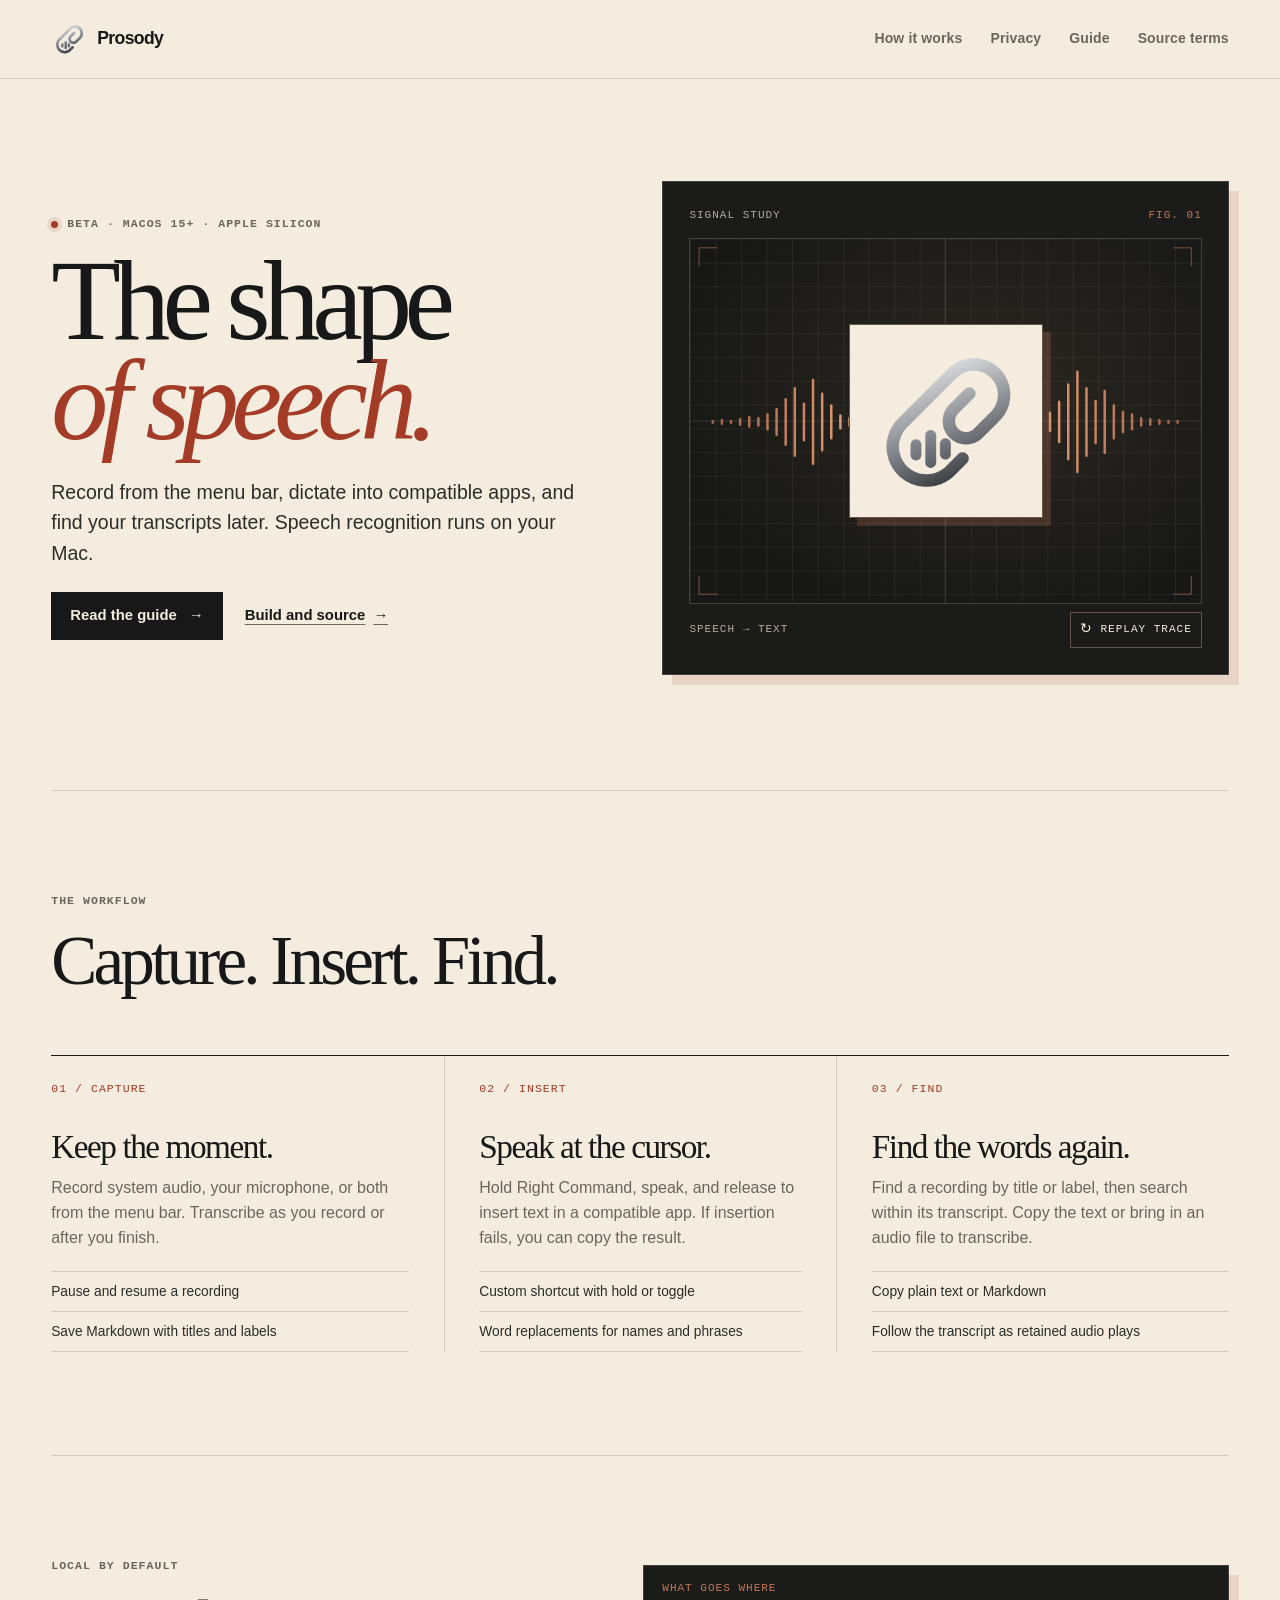
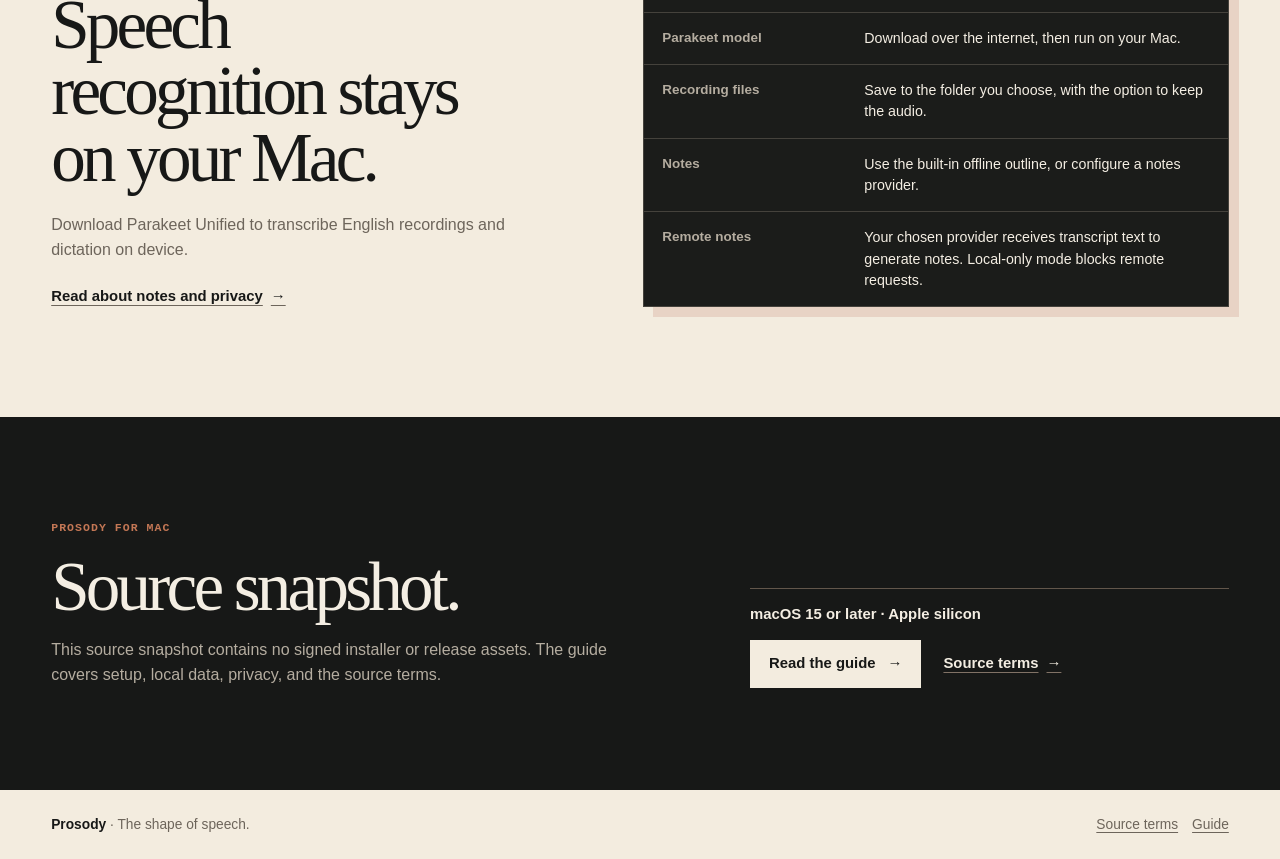
==== site/index.html @ c56e1c74 "Initial public source snapshot" ====
<!doctype html>
<html lang="en">
  <head>
    <meta charset="utf-8">
    <meta name="viewport" content="width=device-width, initial-scale=1">
    <meta name="theme-color" content="#f3ecdf">
    <meta name="description" content="Record audio, dictate into compatible apps, and find saved transcripts with Prosody. A beta for macOS 15 and later on Apple silicon.">
    <meta property="og:title" content="Prosody — The shape of speech.">
    <meta property="og:description" content="Record, dictate, and find transcripts with on-device speech recognition for Mac.">
    <meta property="og:type" content="website">
    <title>Prosody — The shape of speech.</title>
    <link rel="icon" href="assets/logo.png" type="image/png">
    <link rel="stylesheet" href="assets/base.css">
    <link rel="stylesheet" href="assets/landing.css">
    <script src="assets/landing.js" defer></script>
  </head>
  <body>
    <a class="skip-link" href="#main">Skip to content</a>

    <header class="site-header">
      <div class="shell masthead">
        <a class="wordmark" href="./"><img src="assets/logo.png" width="36" height="36" alt="">Prosody</a>
        <nav aria-label="Primary">
          <a href="#workflow">How it works</a>
          <a href="#privacy">Privacy</a>
          <a href="guide/">Guide</a>
          <a href="guide/#source-terms">Source terms</a>
        </nav>
      </div>
    </header>

    <main id="main" tabindex="-1">
      <section class="hero shell" aria-labelledby="hero-title">
        <div class="hero-copy">
          <p class="eyebrow"><span class="eyebrow-mark" aria-hidden="true"></span>Beta · macOS 15+ · Apple silicon</p>
          <h1 id="hero-title">The shape<br> <em>of speech.</em></h1>
          <p class="hero-lede">Record from the menu bar, dictate into compatible apps, and find your transcripts later. Speech recognition runs on your Mac.</p>
          <div class="hero-actions">
            <a class="button button-primary" href="guide/">Read the guide <span aria-hidden="true">→</span></a>
            <a class="text-link" href="guide/#install">Build and source <span aria-hidden="true">→</span></a>
          </div>
        </div>

        <div class="hero-media">
          <div class="signal-panel" data-signal-panel>
            <div class="panel-head" aria-hidden="true">
              <span>Signal study</span>
              <span>FIG. 01</span>
            </div>

            <figure class="signal-art" aria-hidden="true">
              <svg class="trace" viewBox="0 0 560 400" width="560" height="400" fill="none" preserveAspectRatio="xMidYMid slice" aria-hidden="true" xmlns="http://www.w3.org/2000/svg">
                <defs>
                  <pattern id="trace-grid" width="28" height="26" patternUnits="userSpaceOnUse">
                    <path d="M28 0H0V26" stroke="#f3ecdf" stroke-opacity=".12"/>
                  </pattern>
                  <linearGradient id="trace-speech" x1="0" y1="0" x2="560" y2="0" gradientUnits="userSpaceOnUse">
                    <stop stop-color="#8f5844"/>
                    <stop offset=".25" stop-color="#d38b64"/>
                    <stop offset=".5" stop-color="#f8dfbf"/>
                    <stop offset=".75" stop-color="#d38b64"/>
                    <stop offset="1" stop-color="#8f5844"/>
                  </linearGradient>
                </defs>
                <rect width="560" height="400" fill="url(#trace-grid)"/>
                <path d="M0 200H560M280 0V400" stroke="#b5ada0" stroke-opacity=".22"/>
                <path d="M10 30V10H30M530 10h20v20M10 370v20h20m500 0h20v-20" stroke="#c47755" stroke-opacity=".65"/>
                <path class="trace-wave" stroke="url(#trace-speech)" stroke-width="2.75" stroke-linecap="round"
                  d="M25 200v2M35 199v4M45 200v2M55 198v6M65 196v10M75 197v8M85 193v16M95 187v28M105 176v50M115 164v74M125 181v40M135 155v92M145 170v62M155 183v36M165 194v14M175 197v8M185 198v6M195 200v2M205 196v10M215 191v20M225 185v32M235 172v58M245 152v98M255 171v60M265 135v132M275 117v168M285 149v104M295 139v124M305 173v56M315 187v28M325 184v34M335 193v16M345 197v8M355 199v4M365 200v2M375 198v6M385 197v8M395 191v20M405 179v44M415 160v82M425 146v110M435 164v74M445 178v46M455 167v68M465 183v36M475 190v22M485 193v16M495 197v8M505 198v6M515 199v4M525 200v2M535 200v2"/>
              </svg>
              <img class="signal-logo" src="assets/logo.png" width="1024" height="1024" alt="">
            </figure>

            <div class="panel-foot">
              <span aria-hidden="true">Speech → Text</span>
              <button class="replay" type="button" data-replay hidden><span aria-hidden="true">↻</span> Replay trace</button>
            </div>
          </div>
        </div>
      </section>

      <section class="features shell" id="workflow" aria-labelledby="features-title">
        <header class="section-intro">
          <p class="eyebrow">The workflow</p>
          <h2 id="features-title">Capture. Insert. Find.</h2>
        </header>

        <div class="feature-grid">
          <article class="feature" id="capture">
            <p class="feature-index">01 / Capture</p>
            <h3>Keep the moment.</h3>
            <p>Record system audio, your microphone, or both from the menu bar. Transcribe as you record or after you finish.</p>
            <ul class="feature-list">
              <li>Pause and resume a recording</li>
              <li>Save Markdown with titles and labels</li>
            </ul>
          </article>

          <article class="feature" id="insert">
            <p class="feature-index">02 / Insert</p>
            <h3>Speak at the cursor.</h3>
            <p>Hold Right Command, speak, and release to insert text in a compatible app. If insertion fails, you can copy the result.</p>
            <ul class="feature-list">
              <li>Custom shortcut with hold or toggle</li>
              <li>Word replacements for names and phrases</li>
            </ul>
          </article>

          <article class="feature" id="find">
            <p class="feature-index">03 / Find</p>
            <h3>Find the words again.</h3>
            <p>Find a recording by title or label, then search within its transcript. Copy the text or bring in an audio file to transcribe.</p>
            <ul class="feature-list">
              <li>Copy plain text or Markdown</li>
              <li>Follow the transcript as retained audio plays</li>
            </ul>
          </article>
        </div>
      </section>

      <section class="privacy-section shell" id="privacy" aria-labelledby="privacy-title">
        <div class="privacy-grid">
          <div class="privacy-copy">
            <p class="eyebrow">Local by default</p>
            <h2 id="privacy-title">Speech recognition stays on your Mac.</h2>
            <p>Download Parakeet Unified to transcribe English recordings and dictation on device.</p>
            <a class="text-link" href="guide/#notes-privacy">Read about notes and privacy <span aria-hidden="true">→</span></a>
          </div>

          <div class="privacy-card">
            <p class="privacy-card-head">What goes where</p>
            <dl class="privacy-list">
              <div>
                <dt>Parakeet model</dt>
                <dd>Download over the internet, then run on your Mac.</dd>
              </div>
              <div>
                <dt>Recording files</dt>
                <dd>Save to the folder you choose, with the option to keep the audio.</dd>
              </div>
              <div>
                <dt>Notes</dt>
                <dd>Use the built-in offline outline, or configure a notes provider.</dd>
              </div>
              <div>
                <dt>Remote notes</dt>
                <dd>Your chosen provider receives transcript text to generate notes. Local-only mode blocks remote requests.</dd>
              </div>
            </dl>
          </div>
        </div>
      </section>

      <section class="download-band" aria-labelledby="download-title">
        <div class="shell download-grid">
          <div>
            <p class="eyebrow">Prosody for Mac</p>
            <h2 id="download-title">Source snapshot.</h2>
            <p class="download-copy">This source snapshot contains no signed installer or release assets. The guide covers setup, local data, privacy, and the source terms.</p>
          </div>
          <div class="download-details">
            <p>macOS 15 or later · Apple silicon</p>
            <div class="download-actions">
              <a class="button button-light" href="guide/">Read the guide <span aria-hidden="true">→</span></a>
              <a class="text-link" href="guide/#source-terms">Source terms <span aria-hidden="true">→</span></a>
            </div>
          </div>
        </div>
      </section>
    </main>

    <footer class="site-footer">
      <div class="shell footer-row">
        <p><strong>Prosody</strong> · The shape of speech.</p>
        <nav aria-label="Footer">
          <a href="guide/#source-terms">Source terms</a>
          <a href="guide/">Guide</a>
        </nav>
      </div>
    </footer>
  </body>
</html>
---- site/assets/base.css ----
:root {
  --paper: #f3ecdf;
  --paper-raised: #fbf7ef;
  --ink: #171817;
  --ink-soft: #2c2c28;
  --accent: #a33b27;
  --accent-dark: #7d2d20;
  --copper: #c47755;
  --muted: #6d655b;
  --line: #d7cbbb;
  --panel: #1b1c1a;
  --panel-ink: #f4eee3;
  --panel-muted: #b5ada0;
  --max-width: 1240px;
  --gutter: clamp(20px, 4vw, 56px);
  --serif: "Iowan Old Style", "Palatino Linotype", "Book Antiqua", Palatino, Georgia, serif;
  --sans: "Avenir Next", Avenir, "Helvetica Neue", Helvetica, Arial, sans-serif;
  --mono: "SFMono-Regular", Consolas, "Liberation Mono", monospace;
}

*,
*::before,
*::after {
  box-sizing: border-box;
}

html {
  scroll-behavior: smooth;
}

body {
  margin: 0;
  background: var(--paper);
  color: var(--ink);
  font-family: var(--sans);
  line-height: 1.55;
  text-rendering: optimizeLegibility;
  -webkit-font-smoothing: antialiased;
}

button,
input,
textarea,
select {
  font: inherit;
}

a {
  color: inherit;
}

img,
svg {
  display: block;
  max-width: 100%;
}

[hidden] {
  display: none !important;
}

::selection {
  background: var(--accent);
  color: var(--paper);
}

:focus-visible {
  outline: 2px solid var(--accent);
  outline-offset: 3px;
}

.skip-link {
  position: absolute;
  z-index: 20;
  top: 12px;
  left: var(--gutter);
  padding: 10px 14px;
  background: var(--ink);
  color: var(--paper);
  text-decoration: none;
  transform: translateY(-180%);
}

.skip-link:focus {
  transform: translateY(0);
}

.shell {
  width: min(var(--max-width), calc(100% - (var(--gutter) * 2)));
  margin-inline: auto;
}

.site-header {
  border-bottom: 1px solid var(--line);
}

.masthead {
  min-height: 78px;
  display: flex;
  align-items: center;
  gap: 24px;
}

.wordmark {
  display: inline-flex;
  align-items: center;
  gap: 10px;
  color: var(--ink);
  font-size: 1.1rem;
  font-weight: 700;
  letter-spacing: -0.035em;
  text-decoration: none;
}

.wordmark img {
  width: 36px;
  height: 36px;
  object-fit: contain;
}

.masthead nav {
  margin-left: auto;
  display: flex;
  align-items: center;
  flex-wrap: wrap;
  gap: clamp(12px, 2.2vw, 28px);
}

.masthead nav a {
  display: inline-flex;
  align-items: center;
  min-height: 36px;
  color: var(--muted);
  font-size: 0.875rem;
  font-weight: 600;
  letter-spacing: 0.01em;
  text-decoration: none;
}

.masthead nav a:hover,
.masthead nav a[aria-current="page"] {
  color: var(--accent);
}

.masthead nav a[aria-current="page"] {
  text-decoration: underline;
  text-underline-offset: 0.24em;
}

@media (max-width: 700px) {
  .masthead {
    min-height: 0;
    padding-block: 14px 12px;
    flex-wrap: wrap;
    gap: 10px 16px;
  }

  .masthead nav {
    width: 100%;
    margin-left: 0;
    padding-top: 4px;
    border-top: 1px solid var(--line);
    gap: 0 14px;
  }
}

@media (prefers-reduced-motion: reduce) {
  html {
    scroll-behavior: auto;
  }

  *,
  *::before,
  *::after {
    animation: none !important;
    transition-duration: 0.01ms !important;
  }
}
---- site/assets/landing.css ----
.hero {
  display: grid;
  grid-template-columns: minmax(0, 1fr) minmax(0, 1.04fr);
  gap: clamp(38px, 5.2vw, 82px);
  align-items: center;
  padding-block: clamp(48px, 8vw, 118px) clamp(62px, 9vw, 132px);
}

.eyebrow {
  display: flex;
  align-items: center;
  gap: 9px;
  margin: 0 0 18px;
  color: var(--muted);
  font-family: var(--mono);
  font-size: 0.72rem;
  font-weight: 600;
  letter-spacing: 0.09em;
  line-height: 1.4;
  text-transform: uppercase;
}

.eyebrow-mark {
  width: 7px;
  height: 7px;
  flex: none;
  border-radius: 50%;
  background: var(--accent);
  box-shadow: 0 0 0 4px rgb(163 59 39 / 0.12);
}

.hero h1 {
  margin: 0;
  font-family: var(--serif);
  font-size: clamp(3.65rem, 8.9vw, 7.6rem);
  font-weight: 500;
  letter-spacing: -0.067em;
  line-height: 0.88;
}

.hero h1 em {
  color: var(--accent);
  font-weight: 400;
}

.hero-lede {
  max-width: 33rem;
  margin: 26px 0 0;
  color: var(--ink-soft);
  font-size: clamp(1.03rem, 1.6vw, 1.22rem);
}

.hero-actions,
.download-actions {
  display: flex;
  align-items: center;
  flex-wrap: wrap;
  gap: 12px 22px;
  margin-top: 24px;
}

.button {
  display: inline-flex;
  min-height: 48px;
  align-items: center;
  justify-content: center;
  gap: 12px;
  padding: 8px 18px;
  border: 1px solid transparent;
  font-size: 0.93rem;
  font-weight: 650;
  text-decoration: none;
}

.button-primary {
  background: var(--ink);
  color: var(--paper);
}

.button-primary:hover {
  background: var(--accent);
}

.button-light {
  background: var(--paper);
  color: var(--ink);
}

.button-light:hover {
  background: var(--copper);
}

.text-link {
  display: inline-flex;
  min-height: 36px;
  align-items: center;
  gap: 8px;
  font-size: 0.93rem;
  font-weight: 600;
  text-decoration-line: underline;
  text-decoration-color: var(--muted);
  text-underline-offset: 0.24em;
}

.text-link:hover {
  color: var(--accent);
  text-decoration-color: currentColor;
}

.hero-media {
  display: grid;
  min-width: 0;
  width: min(100%, 42rem);
  gap: 18px;
}

.hero-media > figure {
  margin: 0;
}

.hero-media :is(img, video) {
  display: block;
  width: 100%;
  height: auto;
}

.signal-panel,
.privacy-card {
  --instrument-line: #45423c;
  border: 1px solid var(--instrument-line);
  background: var(--panel);
  box-shadow: 10px 10px 0 rgb(163 59 39 / 0.14);
  color: var(--panel-ink);
}

.signal-panel {
  padding: clamp(14px, 2.1vw, 26px);
}

.panel-head,
.panel-foot,
.privacy-card-head {
  color: var(--panel-muted);
  font-family: var(--mono);
  font-size: 0.69rem;
  letter-spacing: 0.09em;
  line-height: 1.4;
  text-transform: uppercase;
}

.panel-head,
.panel-foot {
  display: flex;
  align-items: center;
  justify-content: space-between;
  flex-wrap: wrap;
  gap: 6px 12px;
}

.panel-head > :last-child {
  color: var(--copper);
}

.signal-art {
  position: relative;
  isolation: isolate;
  aspect-ratio: 560 / 400;
  min-height: 190px;
  margin: 14px 0 8px;
  overflow: hidden;
  border: 1px solid var(--instrument-line);
  background: radial-gradient(ellipse at 58% 42%, #2c2722, #171816 76%);
}

.signal-art .trace {
  position: absolute;
  inset: 0;
  width: 100%;
  height: 100%;
}

.signal-art .signal-logo {
  position: absolute;
  z-index: 1;
  top: 50%;
  left: 50%;
  width: clamp(120px, 38%, 220px);
  height: auto;
  aspect-ratio: 1;
  padding: clamp(8px, 1.5vw, 14px);
  border: 1px solid #62564b;
  background: var(--paper);
  box-shadow: 8px 8px 0 rgb(196 119 85 / 0.24);
  object-fit: contain;
  transform: translate(-50%, -50%);
}

.panel-foot {
  min-height: 36px;
}

.replay {
  display: inline-flex;
  min-height: 36px;
  align-items: center;
  gap: 7px;
  padding: 4px 9px;
  border: 1px solid #62564b;
  background: transparent;
  color: var(--panel-ink);
  cursor: pointer;
  letter-spacing: inherit;
  text-transform: inherit;
}

.replay span {
  font-size: 1.25em;
  line-height: 1;
}

.replay:hover {
  border-color: var(--copper);
  color: var(--copper);
}

.signal-panel :focus-visible,
.download-band :focus-visible {
  outline-color: var(--copper);
}

.features,
.privacy-section {
  padding-block: clamp(56px, 8vw, 112px);
  border-top: 1px solid var(--line);
  scroll-margin-block-start: 16px;
}

.section-intro {
  margin-bottom: clamp(32px, 4.8vw, 64px);
}

.section-intro h2,
.privacy-copy h2,
.download-band h2 {
  margin: 0;
  font-family: var(--serif);
  font-size: clamp(2.6rem, 5.4vw, 5.1rem);
  font-weight: 500;
  letter-spacing: -0.055em;
  line-height: 0.96;
}

.feature-grid {
  display: grid;
  grid-template-columns: repeat(3, minmax(0, 1fr));
  border-block-start: 1px solid var(--ink);
}

.feature {
  display: grid;
  grid-template-rows: auto auto 1fr auto;
  min-width: 0;
  padding: 24px clamp(18px, 2.7vw, 38px) 0;
  border-inline-start: 1px solid var(--line);
  scroll-margin-block-start: 16px;
}

.feature:first-child {
  padding-inline-start: 0;
  border-inline-start: 0;
}

.feature:last-child {
  padding-inline-end: 0;
}

.feature-index {
  margin: 0 0 clamp(18px, 2.5vw, 32px);
  color: var(--accent);
  font-family: var(--mono);
  font-size: 0.72rem;
  letter-spacing: 0.09em;
  text-transform: uppercase;
}

.feature h3 {
  margin: 0 0 12px;
  font-family: var(--serif);
  font-size: clamp(1.8rem, 2.6vw, 2.6rem);
  font-weight: 500;
  letter-spacing: -0.044em;
  line-height: 1.02;
}

.feature h3 + p {
  max-width: 42ch;
  margin: 0;
  color: var(--muted);
}

.feature-list {
  margin: 20px 0 0;
  padding: 0;
  border-block-start: 1px solid var(--line);
  list-style: none;
}

.feature-list li {
  padding-block: 9px;
  border-block-end: 1px solid var(--line);
  color: var(--ink-soft);
  font-size: 0.86rem;
}

.privacy-grid {
  display: grid;
  grid-template-columns: minmax(0, 0.93fr) minmax(0, 1.07fr);
  gap: clamp(36px, 6.5vw, 96px);
  align-items: center;
}

.privacy-copy h2 {
  max-width: 13ch;
}

.privacy-copy > p:not(.eyebrow) {
  max-width: 33rem;
  margin: 22px 0 0;
  color: var(--muted);
}

.privacy-copy .text-link {
  margin-top: 16px;
}

.privacy-card {
  width: min(100%, 42rem);
}

.privacy-card-head {
  margin: 0;
  padding: 15px 18px;
  border-bottom: 1px solid var(--instrument-line);
  color: var(--copper);
}

.privacy-list {
  margin: 0;
}

.privacy-list > div {
  display: grid;
  grid-template-columns: minmax(7rem, 0.7fr) minmax(0, 1.3fr);
  gap: 16px;
  padding: 15px 18px;
}

.privacy-list > div + div {
  border-top: 1px solid var(--instrument-line);
}

.privacy-list dt {
  color: var(--panel-muted);
  font-size: 0.84rem;
  font-weight: 600;
}

.privacy-list dd {
  margin: 0;
  color: var(--panel-ink);
  font-size: 0.89rem;
  line-height: 1.5;
}

.download-band {
  background: var(--ink);
  color: var(--panel-ink);
}

.download-grid {
  display: grid;
  grid-template-columns: minmax(0, 1.13fr) minmax(0, 0.87fr);
  gap: clamp(30px, 6vw, 86px);
  align-items: end;
  padding-block: clamp(56px, 8vw, 108px);
}

.download-band .eyebrow {
  color: var(--copper);
}

.download-copy {
  max-width: 36rem;
  margin: 18px 0 0;
  color: var(--panel-muted);
}

.download-details {
  padding-top: 14px;
  border-top: 1px solid #62564b;
}

.download-details > p {
  margin: 0;
  color: var(--panel-ink);
  font-size: 0.93rem;
  font-weight: 600;
}

.download-actions {
  margin-top: 14px;
}

.download-band .text-link {
  text-decoration-color: #817266;
}

.download-band .text-link:hover {
  color: var(--copper);
  text-decoration-color: currentColor;
}

.footer-row {
  display: flex;
  align-items: center;
  justify-content: space-between;
  flex-wrap: wrap;
  gap: 8px 24px;
  padding-block: 20px;
  color: var(--muted);
  font-size: 0.86rem;
}

.footer-row p {
  margin: 0;
}

.footer-row strong {
  color: var(--ink);
}

.footer-row nav {
  display: flex;
  flex-wrap: wrap;
  gap: 14px;
}

.footer-row a {
  padding-block: 4px;
  text-underline-offset: 0.2em;
}

.footer-row a:hover {
  color: var(--accent);
}

@media (prefers-reduced-motion: no-preference) {
  .is-replaying .trace-wave {
    animation: draw-wave 950ms ease-out both;
  }
}

@keyframes draw-wave {
  from {
    clip-path: inset(0 100% 0 0);
    opacity: 0.25;
  }
  to {
    clip-path: inset(0);
    opacity: 1;
  }
}

@media (prefers-reduced-motion: reduce) {
  .replay {
    display: none;
  }
}

@media (max-width: 900px) {
  .hero,
  .privacy-grid {
    grid-template-columns: minmax(0, 1fr);
  }

  .hero h1 {
    font-size: clamp(3.65rem, 12vw, 7rem);
  }
}

@media (max-width: 760px) {
  .feature-grid,
  .download-grid {
    grid-template-columns: minmax(0, 1fr);
  }

  .feature,
  .feature:first-child,
  .feature:last-child {
    padding: 20px 0 24px;
    border-inline-start: 0;
  }

  .feature + .feature {
    border-block-start: 1px solid var(--line);
  }

  .feature:last-child {
    padding-block-end: 0;
  }

  .feature-list li:last-child {
    border-block-end: 0;
  }
}

@media (max-width: 460px) {
  .hero-actions .button,
  .download-actions .button {
    width: 100%;
  }

  .signal-panel,
  .privacy-card {
    box-shadow: 6px 6px 0 rgb(163 59 39 / 0.14);
  }

  .privacy-list > div {
    grid-template-columns: minmax(0, 1fr);
    gap: 4px;
  }
}
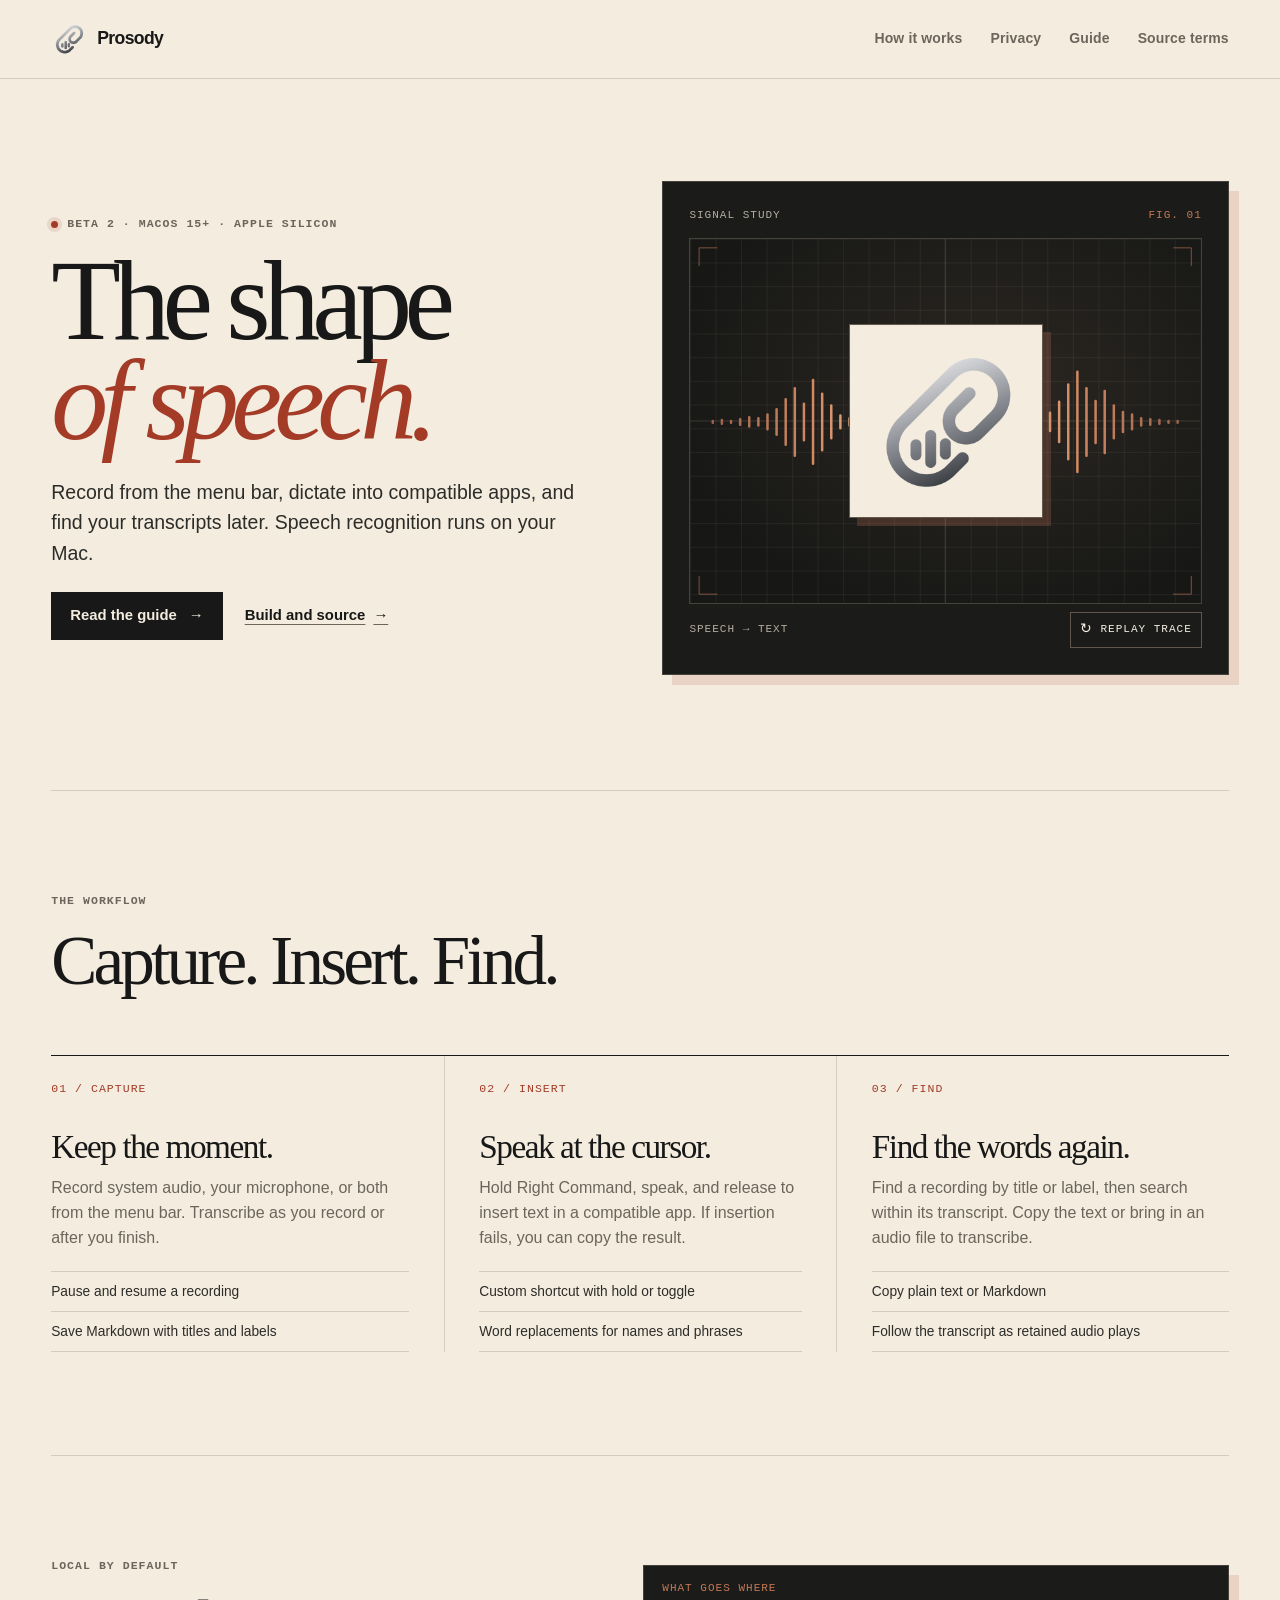
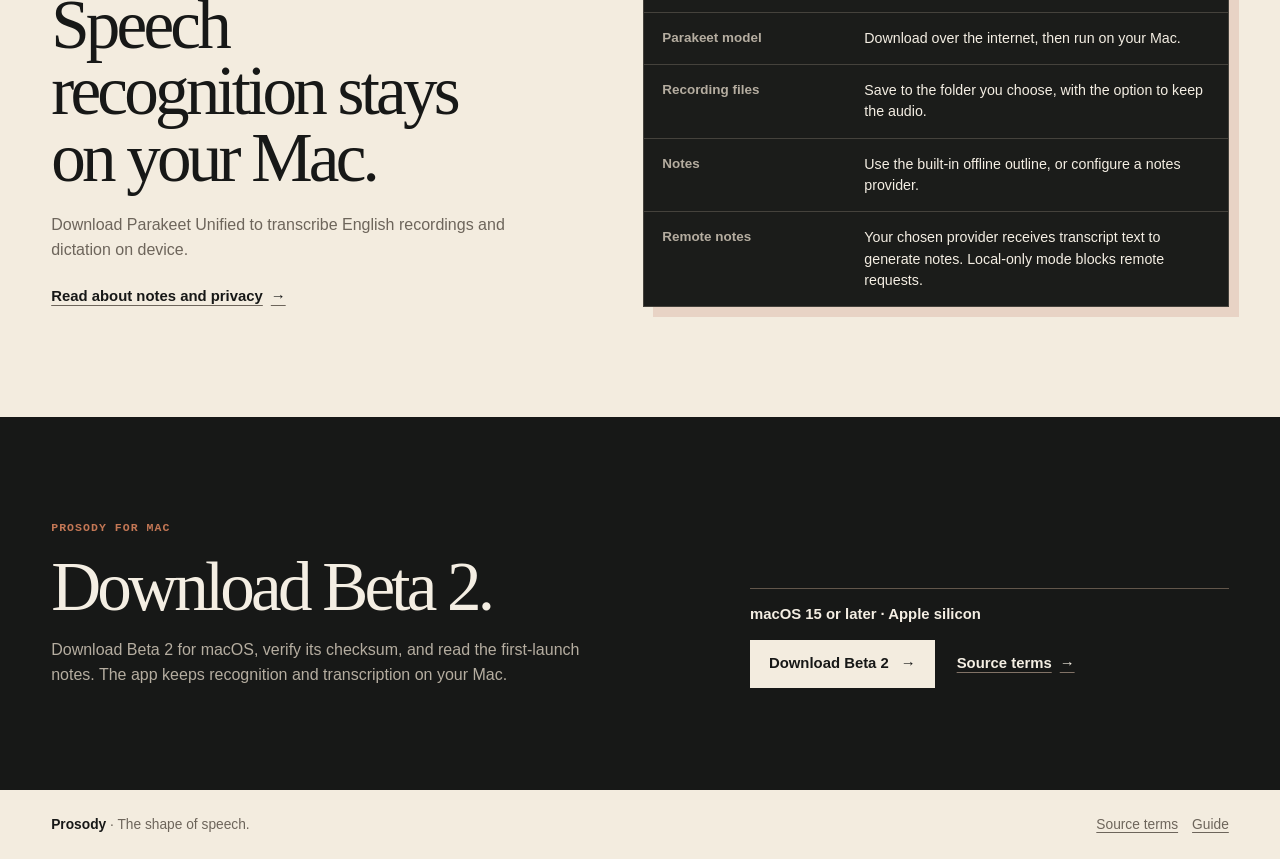
==== commit 6fd87a4f: "Prepare Prosody Beta 2 dictation release" ====
--- a/site/index.html
+++ b/site/index.html
@@ -32,7 +32,7 @@
     <main id="main" tabindex="-1">
       <section class="hero shell" aria-labelledby="hero-title">
         <div class="hero-copy">
-          <p class="eyebrow"><span class="eyebrow-mark" aria-hidden="true"></span>Beta · macOS 15+ · Apple silicon</p>
+          <p class="eyebrow"><span class="eyebrow-mark" aria-hidden="true"></span>Beta 2 · macOS 15+ · Apple silicon</p>
           <h1 id="hero-title">The shape<br> <em>of speech.</em></h1>
           <p class="hero-lede">Record from the menu bar, dictate into compatible apps, and find your transcripts later. Speech recognition runs on your Mac.</p>
           <div class="hero-actions">
@@ -155,13 +155,13 @@
         <div class="shell download-grid">
           <div>
             <p class="eyebrow">Prosody for Mac</p>
-            <h2 id="download-title">Source snapshot.</h2>
-            <p class="download-copy">This source snapshot contains no signed installer or release assets. The guide covers setup, local data, privacy, and the source terms.</p>
+            <h2 id="download-title">Download Beta 2.</h2>
+            <p class="download-copy">Download Beta 2 for macOS, verify its checksum, and read the first-launch notes. The app keeps recognition and transcription on your Mac.</p>
           </div>
           <div class="download-details">
             <p>macOS 15 or later · Apple silicon</p>
             <div class="download-actions">
-              <a class="button button-light" href="guide/">Read the guide <span aria-hidden="true">→</span></a>
+              <a class="button button-light" href="https://github.com/K0g1/Prosody/releases/tag/v1.2.0-beta.2">Download Beta 2 <span aria-hidden="true">→</span></a>
               <a class="text-link" href="guide/#source-terms">Source terms <span aria-hidden="true">→</span></a>
             </div>
           </div>
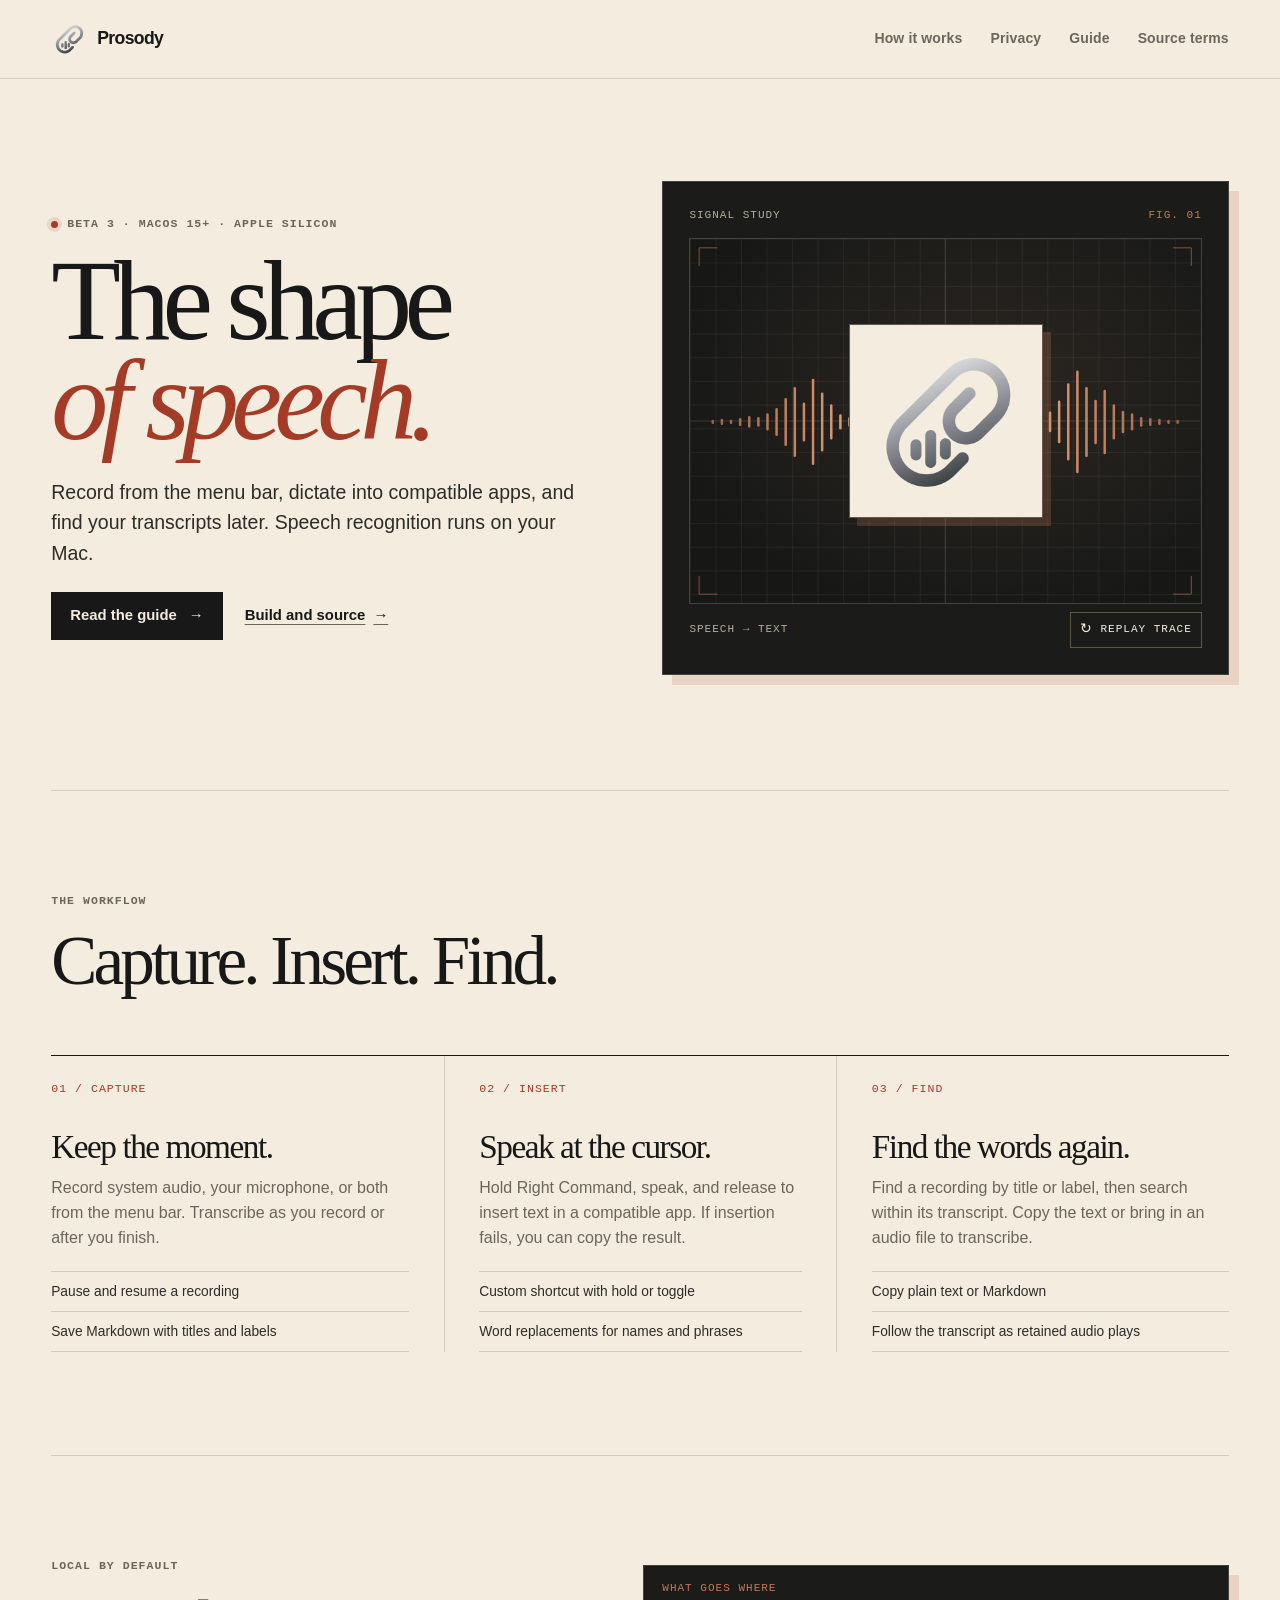
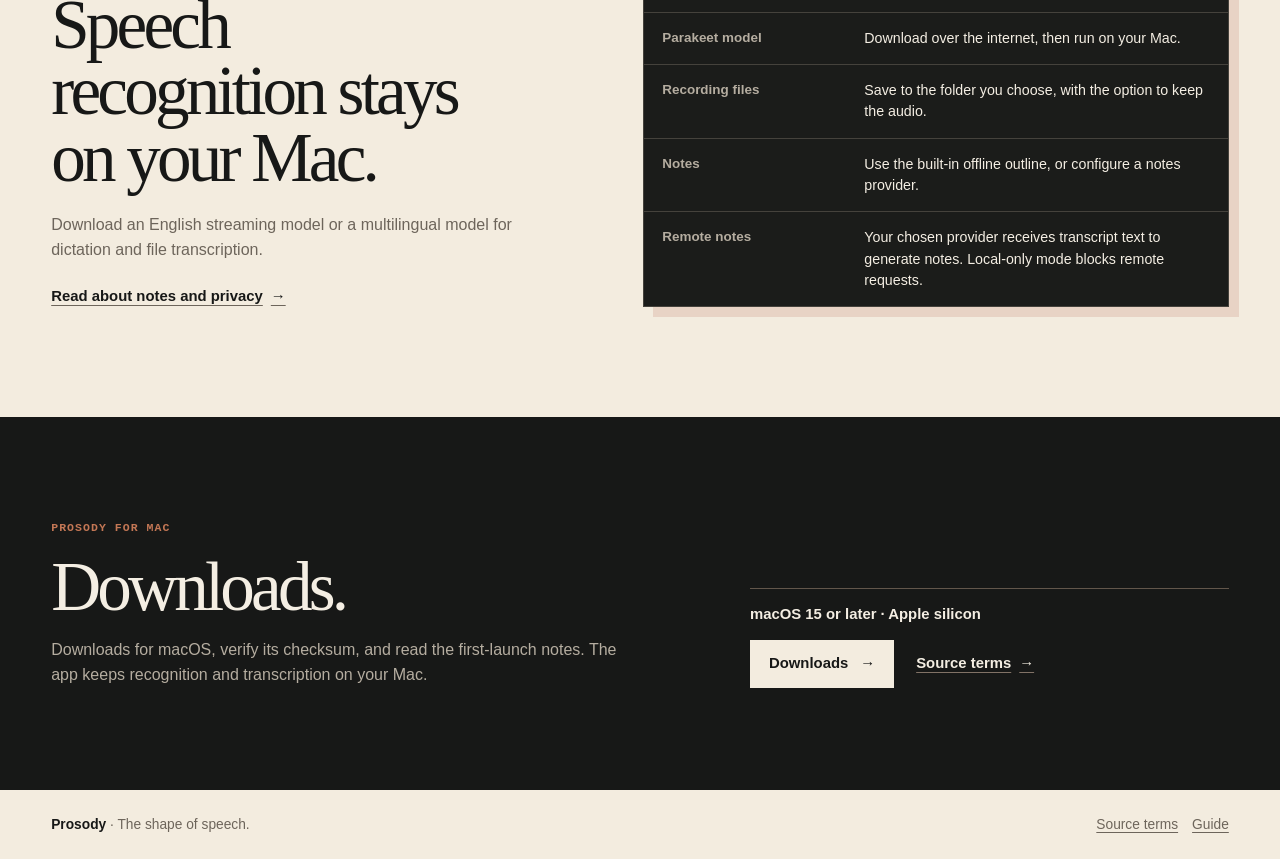
==== commit bfb80469: "Release Prosody 1.2.0 Beta 3" ====
--- a/site/index.html
+++ b/site/index.html
@@ -32,7 +32,7 @@
     <main id="main" tabindex="-1">
       <section class="hero shell" aria-labelledby="hero-title">
         <div class="hero-copy">
-          <p class="eyebrow"><span class="eyebrow-mark" aria-hidden="true"></span>Beta 2 · macOS 15+ · Apple silicon</p>
+          <p class="eyebrow"><span class="eyebrow-mark" aria-hidden="true"></span>Beta 3 · macOS 15+ · Apple silicon</p>
           <h1 id="hero-title">The shape<br> <em>of speech.</em></h1>
           <p class="hero-lede">Record from the menu bar, dictate into compatible apps, and find your transcripts later. Speech recognition runs on your Mac.</p>
           <div class="hero-actions">
@@ -123,7 +123,7 @@
           <div class="privacy-copy">
             <p class="eyebrow">Local by default</p>
             <h2 id="privacy-title">Speech recognition stays on your Mac.</h2>
-            <p>Download Parakeet Unified to transcribe English recordings and dictation on device.</p>
+            <p>Download an English streaming model or a multilingual model for dictation and file transcription.</p>
             <a class="text-link" href="guide/#notes-privacy">Read about notes and privacy <span aria-hidden="true">→</span></a>
           </div>
 
@@ -155,13 +155,13 @@
         <div class="shell download-grid">
           <div>
             <p class="eyebrow">Prosody for Mac</p>
-            <h2 id="download-title">Download Beta 2.</h2>
-            <p class="download-copy">Download Beta 2 for macOS, verify its checksum, and read the first-launch notes. The app keeps recognition and transcription on your Mac.</p>
+            <h2 id="download-title">Downloads.</h2>
+            <p class="download-copy">Downloads for macOS, verify its checksum, and read the first-launch notes. The app keeps recognition and transcription on your Mac.</p>
           </div>
           <div class="download-details">
             <p>macOS 15 or later · Apple silicon</p>
             <div class="download-actions">
-              <a class="button button-light" href="https://github.com/K0g1/Prosody/releases/tag/v1.2.0-beta.2">Download Beta 2 <span aria-hidden="true">→</span></a>
+              <a class="button button-light" href="https://github.com/K0g1/Prosody/releases">Downloads <span aria-hidden="true">→</span></a>
               <a class="text-link" href="guide/#source-terms">Source terms <span aria-hidden="true">→</span></a>
             </div>
           </div>
